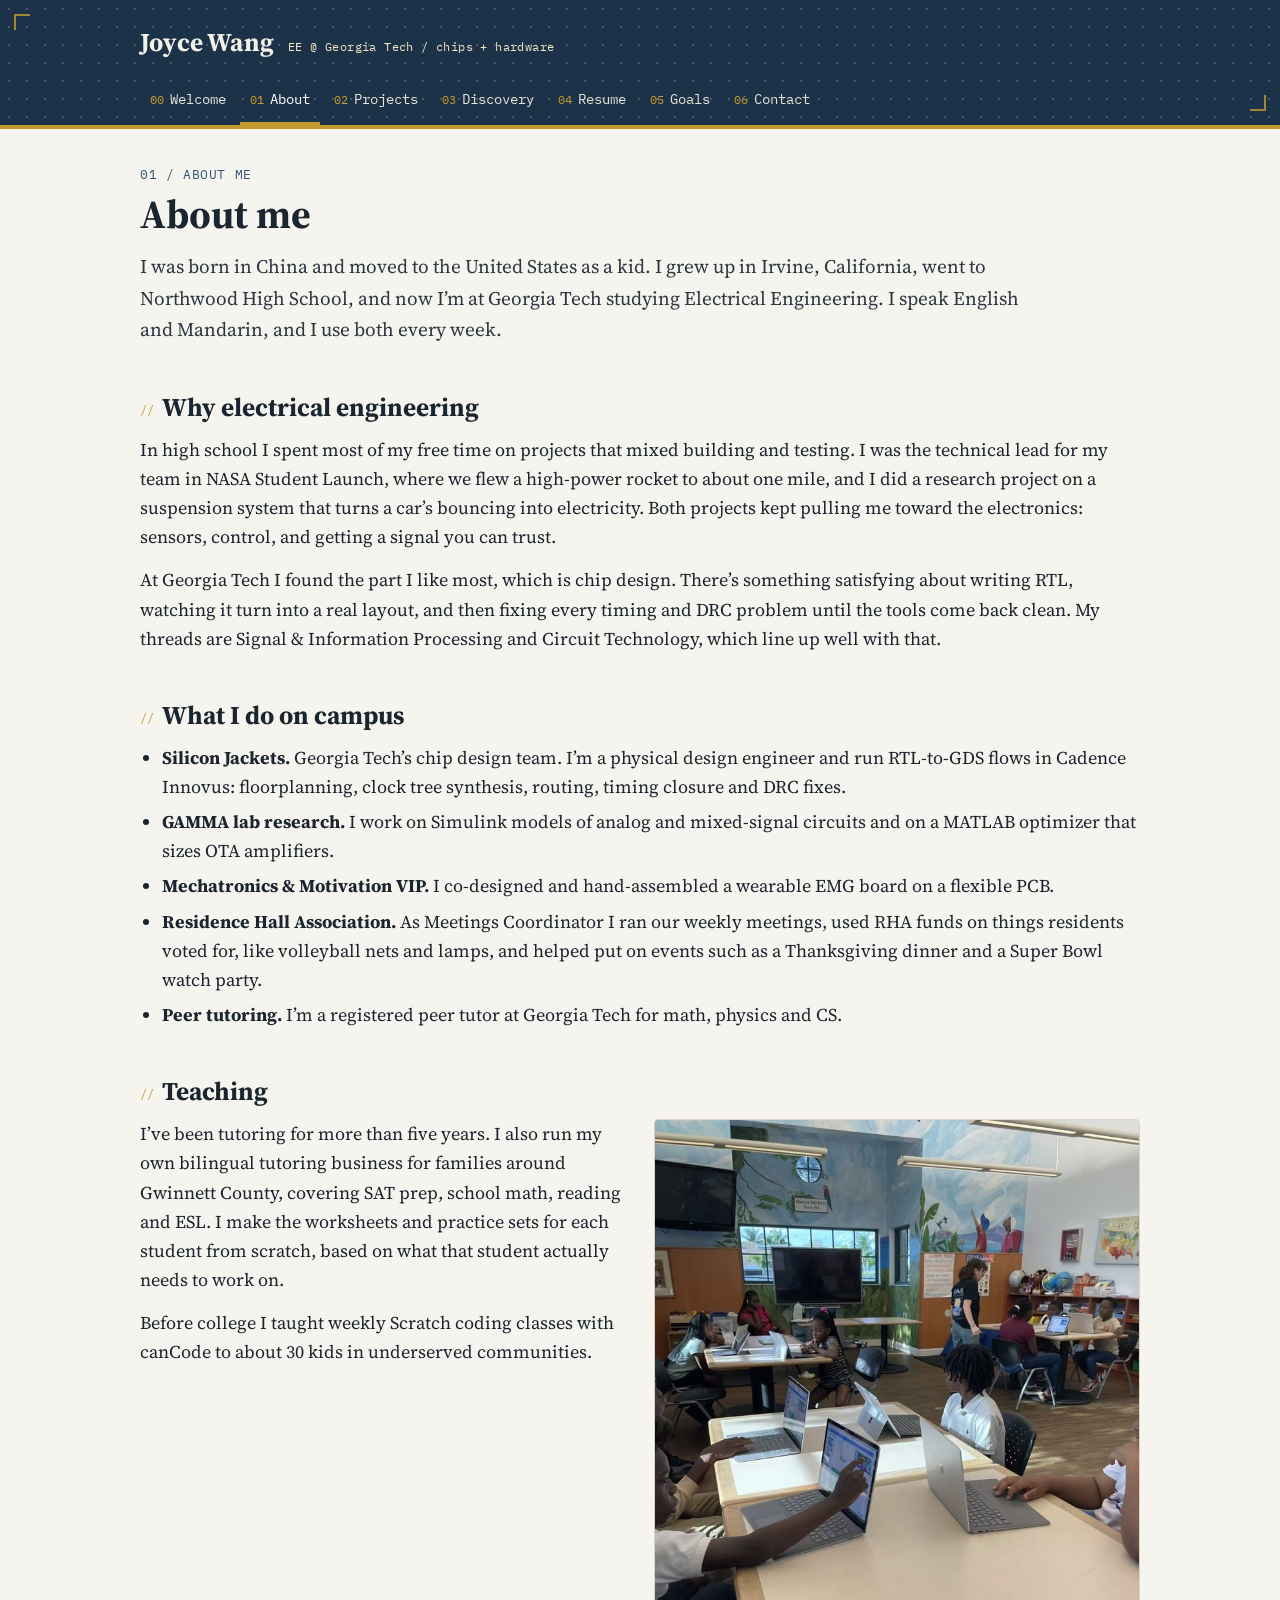
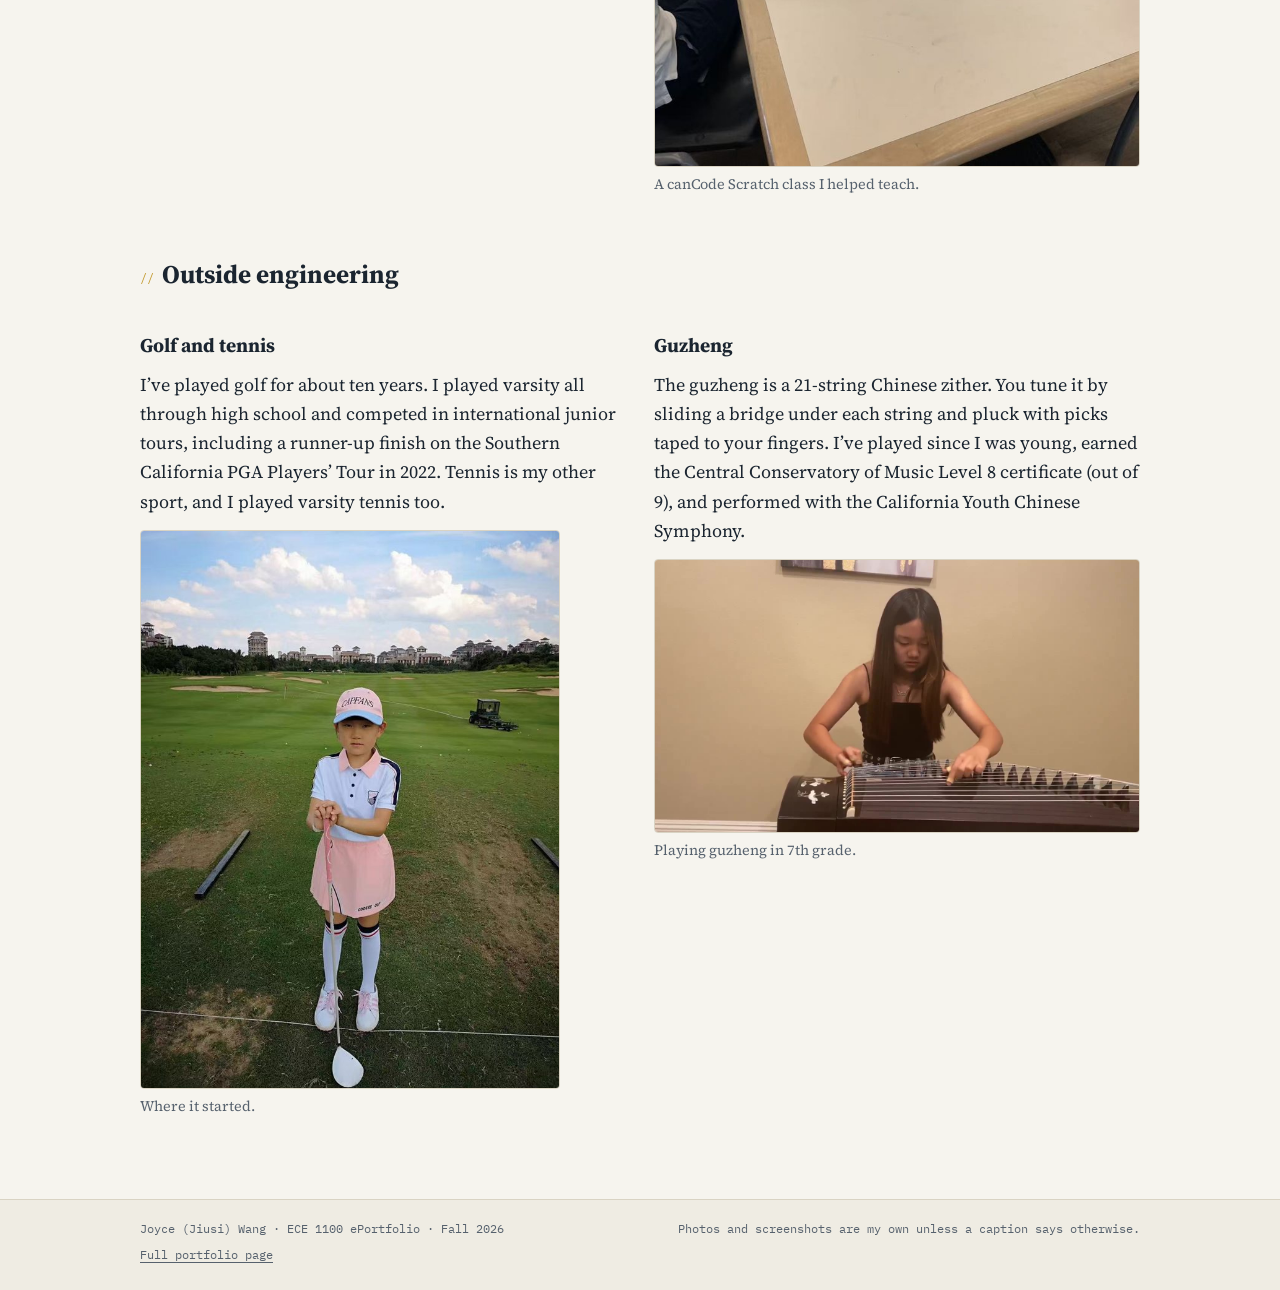
==== about.html @ a6c79252 "ECE 1100 ePortfolio site Co-Authored-By: Claude Opus 5.5 <noreply@anthropic.com> Claude-Session: htt" ====
<!doctype html>
<html lang="en">
<head>
<meta charset="utf-8">
<meta name="viewport" content="width=device-width, initial-scale=1">
<title>About | Joyce Wang</title>
<meta name="description" content="About Joyce Wang: background, campus involvement, teaching and hobbies.">
<link rel="preconnect" href="https://fonts.googleapis.com">
<link rel="preconnect" href="https://fonts.gstatic.com" crossorigin>
<link href="https://fonts.googleapis.com/css2?family=IBM+Plex+Mono:wght@400;600&family=Source+Serif+4:ital,opsz,wght@0,8..60,400;0,8..60,600;0,8..60,700;1,8..60,400&display=swap" rel="stylesheet">
<link rel="stylesheet" href="style.css">
</head>
<body>
<a class="skip" href="#main">Skip to content</a>
<header class="die">
  <div class="die-in">
    <a class="brand" href="index.html"><b>Joyce Wang</b><span>EE @ Georgia Tech / chips + hardware</span></a>
    <nav aria-label="Main">
      <ul>
        <li><a href="index.html"><span class="n">00</span>Welcome</a></li>
        <li><a href="about.html" aria-current="page"><span class="n">01</span>About</a></li>
        <li><a href="projects.html"><span class="n">02</span>Projects</a></li>
        <li><a href="discovery.html"><span class="n">03</span>Discovery</a></li>
        <li><a href="resume.html"><span class="n">04</span>Resume</a></li>
        <li><a href="goals.html"><span class="n">05</span>Goals</a></li>
        <li><a href="contact.html"><span class="n">06</span>Contact</a></li>
      </ul>
    </nav>
  </div>
</header>
<main id="main">
<p class="kicker">01 / About me</p>
<h1>About me</h1>
<p class="lede">I was born in China and moved to the United States as a kid. I grew up in Irvine, California, went to Northwood High School, and now I&rsquo;m at Georgia Tech studying Electrical Engineering. I speak English and Mandarin, and I use both every week.</p>

<h2><span class="tag">//</span>Why electrical engineering</h2>
<p>In high school I spent most of my free time on projects that mixed building and testing. I was the technical lead for my team in NASA Student Launch, where we flew a high-power rocket to about one mile, and I did a research project on a suspension system that turns a car&rsquo;s bouncing into electricity. Both projects kept pulling me toward the electronics: sensors, control, and getting a signal you can trust.</p>
<p>At Georgia Tech I found the part I like most, which is chip design. There&rsquo;s something satisfying about writing RTL, watching it turn into a real layout, and then fixing every timing and DRC problem until the tools come back clean. My threads are Signal &amp; Information Processing and Circuit Technology, which line up well with that.</p>

<h2><span class="tag">//</span>What I do on campus</h2>
<ul class="clean">
  <li><b>Silicon Jackets.</b> Georgia Tech&rsquo;s chip design team. I&rsquo;m a physical design engineer and run RTL-to-GDS flows in Cadence Innovus: floorplanning, clock tree synthesis, routing, timing closure and DRC fixes.</li>
  <li><b>GAMMA lab research.</b> I work on Simulink models of analog and mixed-signal circuits and on a MATLAB optimizer that sizes OTA amplifiers.</li>
  <li><b>Mechatronics &amp; Motivation VIP.</b> I co-designed and hand-assembled a wearable EMG board on a flexible PCB.</li>
  <li><b>Residence Hall Association.</b> As Meetings Coordinator I ran our weekly meetings, used RHA funds on things residents voted for, like volleyball nets and lamps, and helped put on events such as a Thanksgiving dinner and a Super Bowl watch party.</li>
  <li><b>Peer tutoring.</b> I&rsquo;m a registered peer tutor at Georgia Tech for math, physics and CS.</li>
</ul>

<h2><span class="tag">//</span>Teaching</h2>
<div class="grid2">
  <div>
    <p>I&rsquo;ve been tutoring for more than five years. I also run my own bilingual tutoring business for families around Gwinnett County, covering SAT prep, school math, reading and ESL. I make the worksheets and practice sets for each student from scratch, based on what that student actually needs to work on.</p>
    <p>Before college I taught weekly Scratch coding classes with canCode to about 30 kids in underserved communities.</p>
  </div>
  <figure>
    <img src="cancode.jpg" alt="Kids working on Scratch projects on laptops during a canCode class" width="750" height="1000" loading="lazy">
    <figcaption>A canCode Scratch class I helped teach.</figcaption>
  </figure>
</div>

<h2><span class="tag">//</span>Outside engineering</h2>
<div class="grid2">
  <div>
    <h3>Golf and tennis</h3>
    <p>I&rsquo;ve played golf for about ten years. I played varsity all through high school and competed in international junior tours, including a runner-up finish on the Southern California PGA Players&rsquo; Tour in 2022. Tennis is my other sport, and I played varsity tennis too.</p>
    <figure class="fig-narrow">
      <img src="golf-kid.jpg" alt="Joyce as a young kid holding a golf club on a driving range" width="675" height="900" loading="lazy">
      <figcaption>Where it started.</figcaption>
    </figure>
  </div>
  <div>
    <h3>Guzheng</h3>
    <p>The guzheng is a 21-string Chinese zither. You tune it by sliding a bridge under each string and pluck with picks taped to your fingers. I&rsquo;ve played since I was young, earned the Central Conservatory of Music Level 8 certificate (out of 9), and performed with the California Youth Chinese Symphony.</p>
    <figure>
      <img src="guzheng-poster.jpg" alt="Joyce playing the guzheng" width="1280" height="720" loading="lazy">
      <figcaption>Playing guzheng in 7th grade.</figcaption>
    </figure>
  </div>
</div>
</main>
<footer>
  <div class="in">
    <span>Joyce (Jiusi) Wang &middot; ECE 1100 ePortfolio &middot; Fall 2026</span>
    <span>Photos and screenshots are my own unless a caption says otherwise.</span>
    <span><a href="portfolio.html">Full portfolio page</a></span>
  </div>
</footer>
</body>
</html>
---- style.css ----
/* Joyce Wang ePortfolio. Chip theme: steel blue, gold, dotted die grid. */
:root{
  --paper:#f6f4ee;
  --card:#fffdf8;
  --ink:#1b2530;
  --muted:#56616d;
  --steel:#2f5577;
  --steel-d:#1b3248;
  --steel-l:#e3eaf1;
  --gold:#c39a2e;
  --gold-l:#f3e7c4;
  --line:#d9d3c3;
  --serif:"Source Serif 4", Georgia, "Times New Roman", serif;
  --mono:"IBM Plex Mono", ui-monospace, Menlo, Consolas, monospace;
  --wrap:1040px;
}
*{box-sizing:border-box}
html{scroll-behavior:smooth;-webkit-text-size-adjust:100%}
body{margin:0;background:var(--paper);color:var(--ink);font-family:var(--serif);font-size:18px;line-height:1.62}
img,svg,video{max-width:100%;height:auto;display:block}
a{color:var(--steel);text-underline-offset:3px;text-decoration-thickness:1px}
a:hover{color:var(--steel-d);text-decoration-thickness:2px}
:focus-visible{outline:3px solid var(--gold);outline-offset:2px}
.skip{position:absolute;left:-999px;top:0;background:var(--gold);color:#000;padding:8px 12px;z-index:10}
.skip:focus{left:8px;top:8px}

/* ---------- header: a die with a dotted grid ---------- */
.die{background-color:var(--steel-d);
  background-image:radial-gradient(rgba(243,231,196,.22) 1.2px, transparent 1.3px);
  background-size:18px 18px;color:#f4f1e8;border-bottom:4px solid var(--gold);position:relative}
.die::before,.die::after{content:"";position:absolute;width:14px;height:14px;border:2px solid var(--gold);opacity:.8}
.die::before{left:14px;top:14px;border-right:0;border-bottom:0}
.die::after{right:14px;bottom:14px;border-left:0;border-top:0}
.die-in{max-width:var(--wrap);margin:0 auto;padding:22px 20px 0}
.brand{display:flex;align-items:baseline;gap:14px;flex-wrap:wrap;text-decoration:none;color:inherit}
.brand b{font-size:1.6rem;font-weight:700;letter-spacing:.2px}
.brand span{font-family:var(--mono);font-size:.78rem;color:var(--gold-l);letter-spacing:.4px}
nav ul{list-style:none;margin:16px 0 0;padding:0;display:flex;flex-wrap:wrap;gap:2px 4px}
nav a{display:block;font-family:var(--mono);font-size:.86rem;color:#e8e4d8;text-decoration:none;padding:9px 10px 11px;border-bottom:3px solid transparent}
nav a .n{color:var(--gold);margin-right:6px;font-size:.74rem}
nav a:hover{color:#fff;border-bottom-color:rgba(195,154,46,.5)}
nav a[aria-current="page"]{color:#fff;border-bottom-color:var(--gold)}

/* ---------- layout ---------- */
main{max-width:var(--wrap);margin:0 auto;padding:36px 20px 64px}
.kicker{font-family:var(--mono);font-size:.8rem;color:var(--steel);letter-spacing:.6px;text-transform:uppercase;margin:0 0 6px}
h1{font-size:2.5rem;line-height:1.15;margin:0 0 14px;font-weight:700}
h2{font-size:1.6rem;line-height:1.25;margin:46px 0 12px;font-weight:700}
h2 .tag{font-family:var(--mono);font-size:.78rem;font-weight:400;color:var(--gold);vertical-align:middle;margin-right:8px}
h3{font-size:1.22rem;margin:28px 0 8px}
p{margin:0 0 14px}
.lede{font-size:1.2rem;color:#2b3642;max-width:46em}
.muted{color:var(--muted)}
ul.clean{padding-left:1.2em;margin:0 0 16px}
ul.clean li{margin:0 0 6px}
hr.trace{border:0;height:2px;margin:44px 0;background:repeating-linear-gradient(90deg,var(--line) 0 14px,transparent 14px 20px)}

.grid2{display:grid;grid-template-columns:1fr 1fr;gap:28px;align-items:start}
.grid3{display:grid;grid-template-columns:repeat(3,1fr);gap:18px}
.split{display:grid;grid-template-columns:1.15fr .85fr;gap:34px;align-items:start}

/* ---------- figures (never cropped) ---------- */
figure{margin:0 0 18px}
figure img{width:100%;height:auto;border:1px solid var(--line);border-radius:4px;background:#fff}
figcaption{font-size:.9rem;color:var(--muted);margin-top:7px;line-height:1.45}
figcaption .cr{font-family:var(--mono);font-size:.74rem;color:#7a7364;display:block;margin-top:2px}
.fig-narrow{max-width:420px}

/* ---------- cards ---------- */
.card{background:var(--card);border:1px solid var(--line);border-radius:6px;padding:20px 20px 16px;position:relative}
.card h3{margin-top:0}
a.card{display:block;color:inherit;text-decoration:none;transition:border-color .15s, transform .15s}
a.card:hover{border-color:var(--steel);transform:translateY(-2px)}
a.card .go{font-family:var(--mono);font-size:.8rem;color:var(--steel)}
.pin{font-family:var(--mono);font-size:.72rem;color:var(--gold);letter-spacing:.5px;display:block;margin-bottom:4px}

.facts{background:var(--card);border:1px solid var(--line);border-left:4px solid var(--gold);border-radius:4px;padding:16px 18px;margin:0}
.facts dl{margin:0;display:grid;grid-template-columns:auto 1fr;gap:6px 14px}
.facts dt{font-family:var(--mono);font-size:.78rem;color:var(--steel);padding-top:3px;text-transform:uppercase;letter-spacing:.4px}
.facts dd{margin:0}

.chips{display:flex;flex-wrap:wrap;gap:6px;margin:6px 0 14px;padding:0;list-style:none}
.chips li{font-family:var(--mono);font-size:.76rem;background:var(--steel-l);color:var(--steel-d);padding:3px 8px;border-radius:3px}

.stats{display:grid;grid-template-columns:repeat(4,1fr);gap:10px;margin:14px 0 18px}
.stat{border:1px solid var(--line);background:var(--card);border-radius:4px;padding:10px 12px}
.stat b{display:block;font-family:var(--mono);font-size:1.15rem;color:var(--steel-d)}
.stat span{font-size:.84rem;color:var(--muted);line-height:1.3;display:block}

/* project entries */
.proj{border-top:1px solid var(--line);padding-top:8px}
.proj .meta{font-family:var(--mono);font-size:.8rem;color:var(--muted);margin:-4px 0 8px}

/* feature banner */
.feature{background:var(--steel-d);color:#f2efe6;border-radius:8px;padding:24px;display:grid;grid-template-columns:1fr 1fr;gap:24px;align-items:center;
  background-image:radial-gradient(rgba(243,231,196,.16) 1.2px, transparent 1.3px);background-size:18px 18px}
.feature h2{margin-top:0;color:#fff}
.feature p{color:#e2ddd0}
.feature figure img{border-color:#3b5873}
.feature figcaption{color:#c8c1b0}
.btn{display:inline-block;font-family:var(--mono);font-size:.88rem;padding:10px 16px;border-radius:4px;text-decoration:none;border:2px solid var(--gold);color:var(--ink);background:var(--gold);margin:4px 8px 4px 0}
.btn:hover{background:#d7ae42;color:#000;border-color:#d7ae42}
.btn.ghost{background:transparent;color:inherit;border-color:currentColor}
.btn.ghost:hover{background:rgba(195,154,46,.15);color:inherit}

/* PPO steps on discovery */
.phase{display:inline-block;font-family:var(--mono);font-size:.78rem;background:var(--gold-l);color:#5c4510;padding:3px 9px;border-radius:3px;margin-bottom:4px}

/* tables */
.tbl{overflow-x:auto;margin:6px 0 18px;-webkit-overflow-scrolling:touch}
table{border-collapse:collapse;width:100%;font-size:.95rem;background:var(--card)}
th,td{border:1px solid var(--line);padding:7px 10px;text-align:left;white-space:nowrap}
th{font-family:var(--mono);font-size:.78rem;background:var(--steel-l);color:var(--steel-d);font-weight:600}
td.num{font-family:var(--mono);font-size:.86rem}
caption{caption-side:bottom;text-align:left;font-size:.88rem;color:var(--muted);padding-top:6px}

pre.eq{font-family:var(--mono);font-size:.9rem;background:var(--card);border:1px solid var(--line);border-left:3px solid var(--steel);padding:10px 14px;overflow-x:auto;margin:6px 0 16px}

/* resume viewer */
.viewer{border:1px solid var(--line);border-radius:6px;background:#fff;overflow:hidden}
.viewer object{display:block;width:100%;height:1100px;border:0}
.viewer .preview{display:none}

/* svg diagrams */
.diagram{background:var(--card);border:1px solid var(--line);border-radius:6px;padding:12px}
.diagram svg{width:100%;height:auto}
.dt{font-family:var(--mono);font-size:13px;fill:var(--ink)}
.dts{font-family:var(--mono);font-size:11px;fill:var(--muted)}

/* contact */
.contact-list{list-style:none;padding:0;margin:0;display:grid;gap:12px}
.contact-list li{background:var(--card);border:1px solid var(--line);border-radius:6px;padding:14px 16px;display:flex;flex-wrap:wrap;gap:4px 16px;align-items:baseline}
.contact-list .lbl{font-family:var(--mono);font-size:.78rem;color:var(--steel);text-transform:uppercase;letter-spacing:.4px;min-width:120px}
.contact-list a{word-break:break-word}

/* footer */
footer{border-top:1px solid var(--line);background:#efece3}
footer .in{max-width:var(--wrap);margin:0 auto;padding:18px 20px 26px;font-family:var(--mono);font-size:.78rem;color:var(--muted);display:flex;flex-wrap:wrap;gap:6px 22px;justify-content:space-between}
footer a{color:var(--muted)}

/* ---------- small screens ---------- */
@media (max-width:820px){
  .grid2,.split,.feature{grid-template-columns:1fr}
  .grid3{grid-template-columns:1fr 1fr}
  .stats{grid-template-columns:1fr 1fr}
}
@media (max-width:560px){
  body{font-size:17px}
  h1{font-size:1.95rem}
  h2{font-size:1.38rem;margin-top:38px}
  .die-in{padding:18px 16px 0}
  main{padding:26px 16px 52px}
  .brand b{font-size:1.35rem}
  nav ul{display:grid;grid-template-columns:repeat(2,1fr);gap:0 6px}
  nav a{padding:8px 4px 9px;font-size:.84rem}
  .grid3{grid-template-columns:1fr}
  .facts dl{grid-template-columns:1fr;gap:0}
  .facts dd{margin-bottom:8px}
  .feature{padding:18px}
  .viewer object{display:none}
  .viewer .preview{display:block}
  footer .in{padding:16px}
}
@media print{.die nav,footer{display:none}}

/* ---------- flow (RTL to GDS) ---------- */
ol.flow{list-style:none;padding:0;margin:14px 0 6px;display:grid;grid-template-columns:repeat(8,1fr);gap:8px;counter-reset:f}
ol.flow li{position:relative;background:var(--card);border:1px solid var(--line);border-radius:4px;padding:10px 8px;counter-increment:f}
ol.flow li::before{content:counter(f,decimal-leading-zero);font-family:var(--mono);font-size:.68rem;color:var(--muted);display:block}
ol.flow li b{display:block;font-family:var(--mono);font-size:.86rem;color:var(--steel-d)}
ol.flow li span{display:block;font-size:.8rem;color:var(--muted);line-height:1.3;margin-top:2px}
ol.flow li.me{background:var(--gold-l);border-color:var(--gold)}
ol.flow li:not(:last-child)::after{content:"";position:absolute;right:-8px;top:50%;width:8px;height:2px;background:var(--steel)}

/* ---------- roadmap ---------- */
ol.road{list-style:none;margin:16px 0;padding:0 0 0 26px;border-left:3px solid var(--steel);position:relative}
ol.road li{position:relative;margin:0 0 22px;padding-left:4px}
ol.road li::before{content:"";position:absolute;left:-36px;top:5px;width:14px;height:14px;background:var(--paper);border:3px solid var(--steel);border-radius:2px}
ol.road li.end::before{background:var(--gold);border-color:var(--gold)}
ol.road .when{display:block;font-family:var(--mono);font-size:.78rem;color:var(--steel);text-transform:uppercase;letter-spacing:.4px}
ol.road b{display:block;font-size:1.1rem}
ol.road li > span:last-child{display:block;color:#33404c}

@media (max-width:820px){
  ol.flow{grid-template-columns:repeat(4,1fr)}
  ol.flow li:nth-child(4n)::after{display:none}
}
@media (max-width:560px){
  ol.flow{grid-template-columns:1fr 1fr}
  ol.flow li:nth-child(2n)::after{display:none}
  ol.flow li:nth-child(4n+1)::after,ol.flow li:nth-child(4n+3)::after{display:block}
}
@media (max-width:560px){
  .die::before{left:6px;top:6px;width:10px;height:10px}
  .die::after{right:6px;bottom:6px;width:10px;height:10px}
}
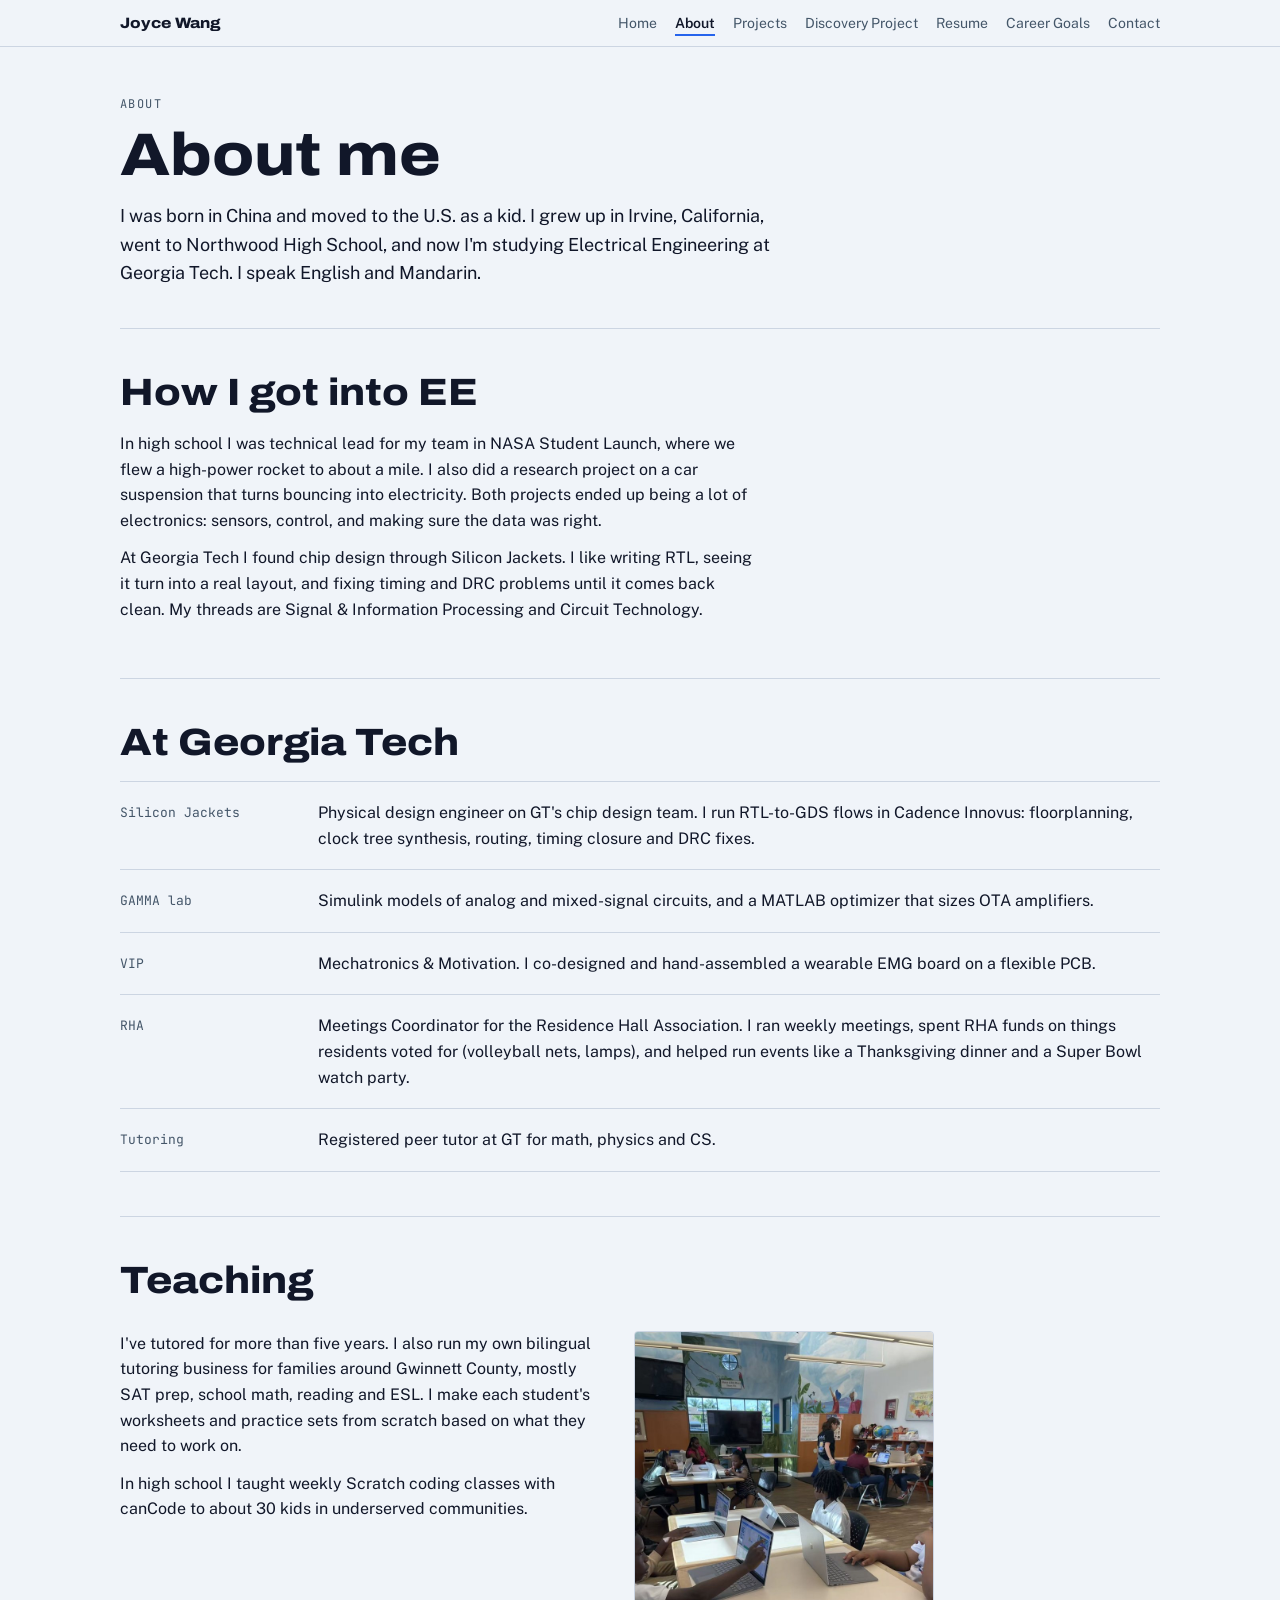
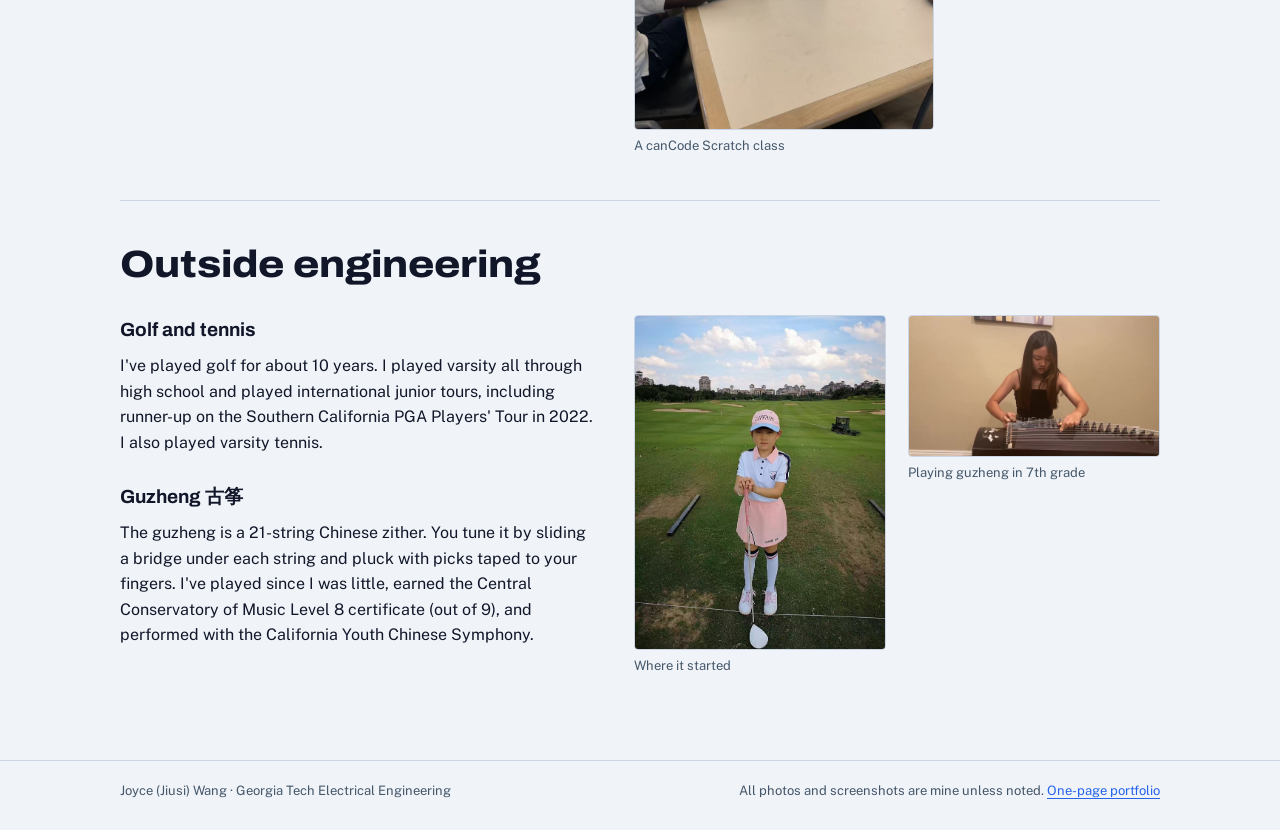
==== commit 2b1a7b5c: "Restyle ePortfolio to match main site and simplify wording Co-Authored-By: Claude Opus 5.5 <noreply@" ====
--- a/about.html
+++ b/about.html
@@ -4,85 +4,85 @@
 <meta charset="utf-8">
 <meta name="viewport" content="width=device-width, initial-scale=1">
 <title>About | Joyce Wang</title>
-<meta name="description" content="About Joyce Wang: background, campus involvement, teaching and hobbies.">
+<meta name="description" content="About Joyce Wang.">
 <link rel="preconnect" href="https://fonts.googleapis.com">
 <link rel="preconnect" href="https://fonts.gstatic.com" crossorigin>
-<link href="https://fonts.googleapis.com/css2?family=IBM+Plex+Mono:wght@400;600&family=Source+Serif+4:ital,opsz,wght@0,8..60,400;0,8..60,600;0,8..60,700;1,8..60,400&display=swap" rel="stylesheet">
+<link href="https://fonts.googleapis.com/css2?family=Archivo:wdth,wght@100..125,500..900&family=Public+Sans:ital,wght@0,400;0,600;1,400&family=JetBrains+Mono:wght@400;600&display=swap" rel="stylesheet">
 <link rel="stylesheet" href="style.css">
 </head>
 <body>
 <a class="skip" href="#main">Skip to content</a>
-<header class="die">
-  <div class="die-in">
-    <a class="brand" href="index.html"><b>Joyce Wang</b><span>EE @ Georgia Tech / chips + hardware</span></a>
+<header class="bar">
+  <div class="wrap">
+    <a class="name" href="index.html">Joyce Wang</a>
     <nav aria-label="Main">
-      <ul>
-        <li><a href="index.html"><span class="n">00</span>Welcome</a></li>
-        <li><a href="about.html" aria-current="page"><span class="n">01</span>About</a></li>
-        <li><a href="projects.html"><span class="n">02</span>Projects</a></li>
-        <li><a href="discovery.html"><span class="n">03</span>Discovery</a></li>
-        <li><a href="resume.html"><span class="n">04</span>Resume</a></li>
-        <li><a href="goals.html"><span class="n">05</span>Goals</a></li>
-        <li><a href="contact.html"><span class="n">06</span>Contact</a></li>
-      </ul>
+      <a href="index.html">Home</a>
+      <a href="about.html" aria-current="page">About</a>
+      <a href="projects.html">Projects</a>
+      <a href="discovery.html">Discovery Project</a>
+      <a href="resume.html">Resume</a>
+      <a href="goals.html">Career Goals</a>
+      <a href="contact.html">Contact</a>
     </nav>
   </div>
 </header>
-<main id="main">
-<p class="kicker">01 / About me</p>
-<h1>About me</h1>
-<p class="lede">I was born in China and moved to the United States as a kid. I grew up in Irvine, California, went to Northwood High School, and now I&rsquo;m at Georgia Tech studying Electrical Engineering. I speak English and Mandarin, and I use both every week.</p>
-
-<h2><span class="tag">//</span>Why electrical engineering</h2>
-<p>In high school I spent most of my free time on projects that mixed building and testing. I was the technical lead for my team in NASA Student Launch, where we flew a high-power rocket to about one mile, and I did a research project on a suspension system that turns a car&rsquo;s bouncing into electricity. Both projects kept pulling me toward the electronics: sensors, control, and getting a signal you can trust.</p>
-<p>At Georgia Tech I found the part I like most, which is chip design. There&rsquo;s something satisfying about writing RTL, watching it turn into a real layout, and then fixing every timing and DRC problem until the tools come back clean. My threads are Signal &amp; Information Processing and Circuit Technology, which line up well with that.</p>
-
-<h2><span class="tag">//</span>What I do on campus</h2>
-<ul class="clean">
-  <li><b>Silicon Jackets.</b> Georgia Tech&rsquo;s chip design team. I&rsquo;m a physical design engineer and run RTL-to-GDS flows in Cadence Innovus: floorplanning, clock tree synthesis, routing, timing closure and DRC fixes.</li>
-  <li><b>GAMMA lab research.</b> I work on Simulink models of analog and mixed-signal circuits and on a MATLAB optimizer that sizes OTA amplifiers.</li>
-  <li><b>Mechatronics &amp; Motivation VIP.</b> I co-designed and hand-assembled a wearable EMG board on a flexible PCB.</li>
-  <li><b>Residence Hall Association.</b> As Meetings Coordinator I ran our weekly meetings, used RHA funds on things residents voted for, like volleyball nets and lamps, and helped put on events such as a Thanksgiving dinner and a Super Bowl watch party.</li>
-  <li><b>Peer tutoring.</b> I&rsquo;m a registered peer tutor at Georgia Tech for math, physics and CS.</li>
-</ul>
-
-<h2><span class="tag">//</span>Teaching</h2>
-<div class="grid2">
-  <div>
-    <p>I&rsquo;ve been tutoring for more than five years. I also run my own bilingual tutoring business for families around Gwinnett County, covering SAT prep, school math, reading and ESL. I make the worksheets and practice sets for each student from scratch, based on what that student actually needs to work on.</p>
-    <p>Before college I taught weekly Scratch coding classes with canCode to about 30 kids in underserved communities.</p>
-  </div>
-  <figure>
-    <img src="cancode.jpg" alt="Kids working on Scratch projects on laptops during a canCode class" width="750" height="1000" loading="lazy">
-    <figcaption>A canCode Scratch class I helped teach.</figcaption>
-  </figure>
+<main id="main" class="wrap">
+<div class="page-head">
+  <div class="eyebrow">About</div>
+  <h1>About me</h1>
+  <p class="lede">I was born in China and moved to the U.S. as a kid. I grew up in Irvine, California, went to Northwood High School, and now I'm studying Electrical Engineering at Georgia Tech. I speak English and Mandarin.</p>
 </div>
 
-<h2><span class="tag">//</span>Outside engineering</h2>
-<div class="grid2">
-  <div>
-    <h3>Golf and tennis</h3>
-    <p>I&rsquo;ve played golf for about ten years. I played varsity all through high school and competed in international junior tours, including a runner-up finish on the Southern California PGA Players&rsquo; Tour in 2022. Tennis is my other sport, and I played varsity tennis too.</p>
-    <figure class="fig-narrow">
-      <img src="golf-kid.jpg" alt="Joyce as a young kid holding a golf club on a driving range" width="675" height="900" loading="lazy">
-      <figcaption>Where it started.</figcaption>
-    </figure>
+<section>
+  <h2>How I got into EE</h2>
+  <div class="text">
+    <p>In high school I was technical lead for my team in NASA Student Launch, where we flew a high-power rocket to about a mile. I also did a research project on a car suspension that turns bouncing into electricity. Both projects ended up being a lot of electronics: sensors, control, and making sure the data was right.</p>
+    <p>At Georgia Tech I found chip design through Silicon Jackets. I like writing RTL, seeing it turn into a real layout, and fixing timing and DRC problems until it comes back clean. My threads are Signal &amp; Information Processing and Circuit Technology.</p>
   </div>
-  <div>
-    <h3>Guzheng</h3>
-    <p>The guzheng is a 21-string Chinese zither. You tune it by sliding a bridge under each string and pluck with picks taped to your fingers. I&rsquo;ve played since I was young, earned the Central Conservatory of Music Level 8 certificate (out of 9), and performed with the California Youth Chinese Symphony.</p>
-    <figure>
-      <img src="guzheng-poster.jpg" alt="Joyce playing the guzheng" width="1280" height="720" loading="lazy">
-      <figcaption>Playing guzheng in 7th grade.</figcaption>
-    </figure>
+</section>
+
+<section>
+  <h2>At Georgia Tech</h2>
+  <div class="rows">
+    <div class="row"><div class="when">Silicon Jackets</div><p>Physical design engineer on GT's chip design team. I run RTL-to-GDS flows in Cadence Innovus: floorplanning, clock tree synthesis, routing, timing closure and DRC fixes.</p></div>
+    <div class="row"><div class="when">GAMMA lab</div><p>Simulink models of analog and mixed-signal circuits, and a MATLAB optimizer that sizes OTA amplifiers.</p></div>
+    <div class="row"><div class="when">VIP</div><p>Mechatronics &amp; Motivation. I co-designed and hand-assembled a wearable EMG board on a flexible PCB.</p></div>
+    <div class="row"><div class="when">RHA</div><p>Meetings Coordinator for the Residence Hall Association. I ran weekly meetings, spent RHA funds on things residents voted for (volleyball nets, lamps), and helped run events like a Thanksgiving dinner and a Super Bowl watch party.</p></div>
+    <div class="row"><div class="when">Tutoring</div><p>Registered peer tutor at GT for math, physics and CS.</p></div>
   </div>
-</div>
+</section>
+
+<section>
+  <h2>Teaching</h2>
+  <div class="part">
+    <div class="text">
+      <p>I've tutored for more than five years. I also run my own bilingual tutoring business for families around Gwinnett County, mostly SAT prep, school math, reading and ESL. I make each student's worksheets and practice sets from scratch based on what they need to work on.</p>
+      <p>In high school I taught weekly Scratch coding classes with canCode to about 30 kids in underserved communities.</p>
+    </div>
+    <figure class="narrow"><img src="cancode.jpg" alt="Kids working on Scratch projects on laptops during a canCode class" width="750" height="1000" loading="lazy"><figcaption>A canCode Scratch class</figcaption></figure>
+  </div>
+</section>
+
+<section>
+  <h2>Outside engineering</h2>
+  <div class="part">
+    <div class="text">
+      <h3 style="margin-top:0">Golf and tennis</h3>
+      <p>I've played golf for about 10 years. I played varsity all through high school and played international junior tours, including runner-up on the Southern California PGA Players' Tour in 2022. I also played varsity tennis.</p>
+      <h3>Guzheng 古筝</h3>
+      <p>The guzheng is a 21-string Chinese zither. You tune it by sliding a bridge under each string and pluck with picks taped to your fingers. I've played since I was little, earned the Central Conservatory of Music Level 8 certificate (out of 9), and performed with the California Youth Chinese Symphony.</p>
+    </div>
+    <div class="figs two">
+      <figure><img src="golf-kid.jpg" alt="Joyce as a young kid holding a golf club on a driving range" width="675" height="900" loading="lazy"><figcaption>Where it started</figcaption></figure>
+      <figure><img src="guzheng-poster.jpg" alt="Joyce playing the guzheng" width="1280" height="720" loading="lazy"><figcaption>Playing guzheng in 7th grade</figcaption></figure>
+    </div>
+  </div>
+</section>
 </main>
 <footer>
-  <div class="in">
-    <span>Joyce (Jiusi) Wang &middot; ECE 1100 ePortfolio &middot; Fall 2026</span>
-    <span>Photos and screenshots are my own unless a caption says otherwise.</span>
-    <span><a href="portfolio.html">Full portfolio page</a></span>
+  <div class="wrap">
+    <span>Joyce (Jiusi) Wang · Georgia Tech Electrical Engineering</span>
+    <span>All photos and screenshots are mine unless noted. <a href="portfolio.html">One-page portfolio</a></span>
   </div>
 </footer>
 </body>
--- a/style.css
+++ b/style.css
@@ -1,196 +1,156 @@
-/* Joyce Wang ePortfolio. Chip theme: steel blue, gold, dotted die grid. */
-:root{
-  --paper:#f6f4ee;
-  --card:#fffdf8;
-  --ink:#1b2530;
-  --muted:#56616d;
-  --steel:#2f5577;
-  --steel-d:#1b3248;
-  --steel-l:#e3eaf1;
-  --gold:#c39a2e;
-  --gold-l:#f3e7c4;
-  --line:#d9d3c3;
-  --serif:"Source Serif 4", Georgia, "Times New Roman", serif;
-  --mono:"IBM Plex Mono", ui-monospace, Menlo, Consolas, monospace;
-  --wrap:1040px;
+/* Matches joycewang889.github.io: Archivo / Public Sans / JetBrains Mono, neural blue palette */
+:root {
+  --bg: #F0F4F9;
+  --surface: #FFFFFF;
+  --fg: #111729;
+  --muted: #445669;
+  --line: #CCD5E2;
+  --accent: #2664EC;
+  --accent-soft: #E2E7EF;
+  --hl: #92C4FC;
+  --f-display: "Archivo", "Arial Narrow", system-ui, sans-serif;
+  --f-body: "Public Sans", system-ui, -apple-system, "Segoe UI", sans-serif;
+  --f-mono: "JetBrains Mono", ui-monospace, "SFMono-Regular", Consolas, monospace;
 }
-*{box-sizing:border-box}
-html{scroll-behavior:smooth;-webkit-text-size-adjust:100%}
-body{margin:0;background:var(--paper);color:var(--ink);font-family:var(--serif);font-size:18px;line-height:1.62}
-img,svg,video{max-width:100%;height:auto;display:block}
-a{color:var(--steel);text-underline-offset:3px;text-decoration-thickness:1px}
-a:hover{color:var(--steel-d);text-decoration-thickness:2px}
-:focus-visible{outline:3px solid var(--gold);outline-offset:2px}
-.skip{position:absolute;left:-999px;top:0;background:var(--gold);color:#000;padding:8px 12px;z-index:10}
-.skip:focus{left:8px;top:8px}
+@media (prefers-color-scheme: dark) {
+  :root:not([data-theme="light"]) {
+    --bg: #000000; --surface: #111729; --fg: #F0F4F9; --muted: #94A3B7; --line: #1E293C;
+    --accent: #3E81F7; --accent-soft: #1E293C; --hl: #92C4FC;
+    color-scheme: dark;
+  }
+}
+:root[data-theme="dark"] {
+  --bg: #000000; --surface: #111729; --fg: #F0F4F9; --muted: #94A3B7; --line: #1E293C;
+  --accent: #3E81F7; --accent-soft: #1E293C; --hl: #92C4FC;
+  color-scheme: dark;
+}
 
-/* ---------- header: a die with a dotted grid ---------- */
-.die{background-color:var(--steel-d);
-  background-image:radial-gradient(rgba(243,231,196,.22) 1.2px, transparent 1.3px);
-  background-size:18px 18px;color:#f4f1e8;border-bottom:4px solid var(--gold);position:relative}
-.die::before,.die::after{content:"";position:absolute;width:14px;height:14px;border:2px solid var(--gold);opacity:.8}
-.die::before{left:14px;top:14px;border-right:0;border-bottom:0}
-.die::after{right:14px;bottom:14px;border-left:0;border-top:0}
-.die-in{max-width:var(--wrap);margin:0 auto;padding:22px 20px 0}
-.brand{display:flex;align-items:baseline;gap:14px;flex-wrap:wrap;text-decoration:none;color:inherit}
-.brand b{font-size:1.6rem;font-weight:700;letter-spacing:.2px}
-.brand span{font-family:var(--mono);font-size:.78rem;color:var(--gold-l);letter-spacing:.4px}
-nav ul{list-style:none;margin:16px 0 0;padding:0;display:flex;flex-wrap:wrap;gap:2px 4px}
-nav a{display:block;font-family:var(--mono);font-size:.86rem;color:#e8e4d8;text-decoration:none;padding:9px 10px 11px;border-bottom:3px solid transparent}
-nav a .n{color:var(--gold);margin-right:6px;font-size:.74rem}
-nav a:hover{color:#fff;border-bottom-color:rgba(195,154,46,.5)}
-nav a[aria-current="page"]{color:#fff;border-bottom-color:var(--gold)}
+* { box-sizing: border-box; }
+html { scroll-behavior: smooth; -webkit-text-size-adjust: 100%; }
+body { background: var(--bg); color: var(--fg); font-family: var(--f-body); font-size: 16px; line-height: 1.6; margin: 0; }
+.wrap { max-width: 1120px; margin: 0 auto; padding-inline: clamp(16px, 4vw, 40px); }
+a { color: var(--accent); text-underline-offset: 3px; }
+a:focus-visible { outline: 2px solid var(--accent); outline-offset: 2px; border-radius: 3px; }
+h1, h2, h3 { font-family: var(--f-display); text-wrap: balance; margin: 0; }
+p { margin: 0 0 12px; }
+img, video, svg { max-width: 100%; height: auto; display: block; }
+.skip { position: absolute; left: -999px; top: 0; }
+.skip:focus { left: 8px; top: 8px; background: var(--surface); padding: 6px 10px; z-index: 10; }
 
-/* ---------- layout ---------- */
-main{max-width:var(--wrap);margin:0 auto;padding:36px 20px 64px}
-.kicker{font-family:var(--mono);font-size:.8rem;color:var(--steel);letter-spacing:.6px;text-transform:uppercase;margin:0 0 6px}
-h1{font-size:2.5rem;line-height:1.15;margin:0 0 14px;font-weight:700}
-h2{font-size:1.6rem;line-height:1.25;margin:46px 0 12px;font-weight:700}
-h2 .tag{font-family:var(--mono);font-size:.78rem;font-weight:400;color:var(--gold);vertical-align:middle;margin-right:8px}
-h3{font-size:1.22rem;margin:28px 0 8px}
-p{margin:0 0 14px}
-.lede{font-size:1.2rem;color:#2b3642;max-width:46em}
-.muted{color:var(--muted)}
-ul.clean{padding-left:1.2em;margin:0 0 16px}
-ul.clean li{margin:0 0 6px}
-hr.trace{border:0;height:2px;margin:44px 0;background:repeating-linear-gradient(90deg,var(--line) 0 14px,transparent 14px 20px)}
+/* top bar */
+.bar { position: sticky; top: 0; z-index: 5; background: color-mix(in srgb, var(--bg) 90%, transparent); backdrop-filter: blur(8px); border-bottom: 1px solid var(--line); }
+.bar .wrap { display: flex; flex-wrap: wrap; align-items: center; justify-content: space-between; gap: 8px 16px; padding-block: 10px; }
+.bar .name { font-family: var(--f-display); font-stretch: 112%; font-weight: 800; font-size: 15px; color: var(--fg); text-decoration: none; }
+.bar nav { display: flex; gap: 4px 18px; flex-wrap: wrap; font-size: 14px; }
+.bar nav a { color: var(--muted); text-decoration: none; padding-block: 2px; }
+.bar nav a:hover { color: var(--fg); }
+.bar nav a[aria-current="page"] { color: var(--fg); font-weight: 600; box-shadow: inset 0 -2px 0 var(--accent); }
 
-.grid2{display:grid;grid-template-columns:1fr 1fr;gap:28px;align-items:start}
-.grid3{display:grid;grid-template-columns:repeat(3,1fr);gap:18px}
-.split{display:grid;grid-template-columns:1.15fr .85fr;gap:34px;align-items:start}
+main { padding-bottom: 40px; }
 
-/* ---------- figures (never cropped) ---------- */
-figure{margin:0 0 18px}
-figure img{width:100%;height:auto;border:1px solid var(--line);border-radius:4px;background:#fff}
-figcaption{font-size:.9rem;color:var(--muted);margin-top:7px;line-height:1.45}
-figcaption .cr{font-family:var(--mono);font-size:.74rem;color:#7a7364;display:block;margin-top:2px}
-.fig-narrow{max-width:420px}
+/* page head */
+.page-head { padding-block: 48px 28px; }
+.eyebrow { font-family: var(--f-mono); font-size: 12px; letter-spacing: .12em; text-transform: uppercase; color: var(--muted); }
+.page-head h1 { font-size: clamp(36px, 6vw, 60px); font-stretch: 112%; font-weight: 800; line-height: 1.02; margin-block: 10px 16px; }
+.lede { font-size: 18px; max-width: 38em; }
 
-/* ---------- cards ---------- */
-.card{background:var(--card);border:1px solid var(--line);border-radius:6px;padding:20px 20px 16px;position:relative}
-.card h3{margin-top:0}
-a.card{display:block;color:inherit;text-decoration:none;transition:border-color .15s, transform .15s}
-a.card:hover{border-color:var(--steel);transform:translateY(-2px)}
-a.card .go{font-family:var(--mono);font-size:.8rem;color:var(--steel)}
-.pin{font-family:var(--mono);font-size:.72rem;color:var(--gold);letter-spacing:.5px;display:block;margin-bottom:4px}
+/* home hero, same as the old site */
+.hero { padding-block: 56px 40px; display: grid; grid-template-columns: 1.25fr 1fr; gap: 48px; align-items: center; }
+.hero > div, .hero > figure { min-width: 0; }
+.hero h1 { font-size: clamp(48px, 9vw, 96px); font-stretch: 118%; font-weight: 900; line-height: .92; letter-spacing: -.01em; margin-block: 14px 18px; }
+.hero h1 span { color: var(--accent); }
+.hero figure { max-width: 380px; justify-self: end; }
+.facts { display: flex; flex-wrap: wrap; gap: 8px 22px; margin-top: 18px; font-size: 14px; color: var(--muted); }
+.facts strong { color: var(--fg); font-weight: 600; }
 
-.facts{background:var(--card);border:1px solid var(--line);border-left:4px solid var(--gold);border-radius:4px;padding:16px 18px;margin:0}
-.facts dl{margin:0;display:grid;grid-template-columns:auto 1fr;gap:6px 14px}
-.facts dt{font-family:var(--mono);font-size:.78rem;color:var(--steel);padding-top:3px;text-transform:uppercase;letter-spacing:.4px}
-.facts dd{margin:0}
+/* sections */
+section { border-top: 1px solid var(--line); padding-block: 44px; }
+section > h2, .sec-head h2 { font-size: clamp(26px, 4vw, 38px); font-stretch: 112%; font-weight: 800; line-height: 1.05; margin-bottom: 18px; }
+.sec-head { display: flex; flex-wrap: wrap; justify-content: space-between; align-items: end; gap: 10px 24px; margin-bottom: 22px; }
+.sec-head h2 { margin-bottom: 0; }
+.meta { font-size: 14px; color: var(--muted); margin-top: 8px; }
+h3 { font-size: 19px; font-weight: 700; margin: 26px 0 8px; }
+.text { max-width: 40em; }
+ul.list { margin: 0 0 14px; padding-left: 1.1em; display: grid; gap: 6px; }
+.tags { display: flex; flex-wrap: wrap; gap: 6px; }
+.tag { font-family: var(--f-mono); font-size: 11.5px; padding: 3px 8px; border-radius: 3px; background: var(--accent-soft); color: var(--fg); }
+.status { font-family: var(--f-mono); font-size: 11.5px; padding: 3px 8px; border-radius: 3px; border: 1px solid var(--hl); }
 
-.chips{display:flex;flex-wrap:wrap;gap:6px;margin:6px 0 14px;padding:0;list-style:none}
-.chips li{font-family:var(--mono);font-size:.76rem;background:var(--steel-l);color:var(--steel-d);padding:3px 8px;border-radius:3px}
+.part { display: grid; grid-template-columns: minmax(0, 1fr) minmax(0, 1.1fr); gap: 36px; align-items: start; margin-top: 30px; }
+.part:first-child { margin-top: 0; }
+.part > * { min-width: 0; }
+.figs { display: grid; gap: 22px; min-width: 0; }
+.figs.two { grid-template-columns: minmax(0, 1fr) minmax(0, 1fr); align-items: start; }
 
-.stats{display:grid;grid-template-columns:repeat(4,1fr);gap:10px;margin:14px 0 18px}
-.stat{border:1px solid var(--line);background:var(--card);border-radius:4px;padding:10px 12px}
-.stat b{display:block;font-family:var(--mono);font-size:1.15rem;color:var(--steel-d)}
-.stat span{font-size:.84rem;color:var(--muted);line-height:1.3;display:block}
+figure { margin: 0; min-width: 0; }
+figure img { width: 100%; height: auto; border: 1px solid var(--line); border-radius: 4px; background: var(--surface); }
+figcaption { font-size: 13px; color: var(--muted); margin-top: 7px; line-height: 1.45; }
+.narrow { max-width: 300px; }
 
-/* project entries */
-.proj{border-top:1px solid var(--line);padding-top:8px}
-.proj .meta{font-family:var(--mono);font-size:.8rem;color:var(--muted);margin:-4px 0 8px}
+.specs { display: grid; grid-template-columns: repeat(4, minmax(0, 1fr)); border: 1px solid var(--line); border-radius: 6px; background: var(--surface); margin-bottom: 26px; }
+.specs.three { grid-template-columns: repeat(3, minmax(0, 1fr)); }
+.spec { padding: 14px 18px; border-left: 1px solid var(--line); min-width: 0; }
+.spec:first-child { border-left: 0; }
+.spec .v { font-family: var(--f-display); font-stretch: 108%; font-weight: 800; font-size: clamp(20px, 2.6vw, 26px); line-height: 1.15; font-variant-numeric: tabular-nums; }
+.spec .k { font-size: 13px; color: var(--muted); margin-top: 2px; }
 
-/* feature banner */
-.feature{background:var(--steel-d);color:#f2efe6;border-radius:8px;padding:24px;display:grid;grid-template-columns:1fr 1fr;gap:24px;align-items:center;
-  background-image:radial-gradient(rgba(243,231,196,.16) 1.2px, transparent 1.3px);background-size:18px 18px}
-.feature h2{margin-top:0;color:#fff}
-.feature p{color:#e2ddd0}
-.feature figure img{border-color:#3b5873}
-.feature figcaption{color:#c8c1b0}
-.btn{display:inline-block;font-family:var(--mono);font-size:.88rem;padding:10px 16px;border-radius:4px;text-decoration:none;border:2px solid var(--gold);color:var(--ink);background:var(--gold);margin:4px 8px 4px 0}
-.btn:hover{background:#d7ae42;color:#000;border-color:#d7ae42}
-.btn.ghost{background:transparent;color:inherit;border-color:currentColor}
-.btn.ghost:hover{background:rgba(195,154,46,.15);color:inherit}
+/* rows with a date column, like the Experience list on the old site */
+.rows { border-top: 1px solid var(--line); }
+.row { display: grid; grid-template-columns: 170px minmax(0, 1fr); gap: 6px 28px; padding-block: 18px; border-bottom: 1px solid var(--line); }
+.row .when { font-family: var(--f-mono); font-size: 13px; color: var(--muted); padding-top: 3px; }
+.row h3 { margin: 0 0 4px; font-size: 18px; }
+.row p { margin: 0; }
 
-/* PPO steps on discovery */
-.phase{display:inline-block;font-family:var(--mono);font-size:.78rem;background:var(--gold-l);color:#5c4510;padding:3px 9px;border-radius:3px;margin-bottom:4px}
+/* RTL to GDS flow */
+.flow { font-family: var(--f-mono); font-size: 13px; display: flex; flex-wrap: wrap; gap: 6px; align-items: center; margin: 4px 0 8px; padding: 0; list-style: none; }
+.flow li { border: 1px solid var(--line); background: var(--surface); padding: 5px 10px; border-radius: 3px; }
+.flow li.me { border-color: var(--accent); background: var(--accent-soft); }
+.flow li + li::before { content: "\2192"; color: var(--muted); margin: 0 8px 0 -2px; }
 
-/* tables */
-.tbl{overflow-x:auto;margin:6px 0 18px;-webkit-overflow-scrolling:touch}
-table{border-collapse:collapse;width:100%;font-size:.95rem;background:var(--card)}
-th,td{border:1px solid var(--line);padding:7px 10px;text-align:left;white-space:nowrap}
-th{font-family:var(--mono);font-size:.78rem;background:var(--steel-l);color:var(--steel-d);font-weight:600}
-td.num{font-family:var(--mono);font-size:.86rem}
-caption{caption-side:bottom;text-align:left;font-size:.88rem;color:var(--muted);padding-top:6px}
+pre.eq { font-family: var(--f-mono); font-size: 13.5px; background: var(--surface); border: 1px solid var(--line); border-radius: 4px; padding: 10px 14px; overflow-x: auto; margin: 4px 0 14px; }
 
-pre.eq{font-family:var(--mono);font-size:.9rem;background:var(--card);border:1px solid var(--line);border-left:3px solid var(--steel);padding:10px 14px;overflow-x:auto;margin:6px 0 16px}
+.tbl { overflow-x: auto; margin: 4px 0 16px; -webkit-overflow-scrolling: touch; }
+table { border-collapse: collapse; width: 100%; font-size: 14px; background: var(--surface); }
+th, td { border: 1px solid var(--line); padding: 7px 10px; text-align: left; white-space: nowrap; }
+th { font-weight: 600; background: var(--accent-soft); }
+td { font-variant-numeric: tabular-nums; }
+caption { caption-side: bottom; text-align: left; font-size: 13px; color: var(--muted); padding-top: 6px; }
 
-/* resume viewer */
-.viewer{border:1px solid var(--line);border-radius:6px;background:#fff;overflow:hidden}
-.viewer object{display:block;width:100%;height:1100px;border:0}
-.viewer .preview{display:none}
+.diagram { background: var(--surface); border: 1px solid var(--line); border-radius: 4px; padding: 12px; }
+.diagram svg { width: 100%; }
+.st { stroke: var(--fg); }
+.dt { font-family: var(--f-mono); font-size: 13px; fill: var(--fg); }
+.dts { font-family: var(--f-mono); font-size: 11px; fill: var(--muted); }
 
-/* svg diagrams */
-.diagram{background:var(--card);border:1px solid var(--line);border-radius:6px;padding:12px}
-.diagram svg{width:100%;height:auto}
-.dt{font-family:var(--mono);font-size:13px;fill:var(--ink)}
-.dts{font-family:var(--mono);font-size:11px;fill:var(--muted)}
+.btn { display: inline-block; font-size: 14px; font-weight: 600; padding: 9px 16px; border-radius: 999px; text-decoration: none; background: var(--accent); color: #fff; border: 1px solid var(--accent); margin: 0 8px 8px 0; }
+.btn.alt { background: var(--surface); color: var(--fg); border-color: var(--line); }
 
-/* contact */
-.contact-list{list-style:none;padding:0;margin:0;display:grid;gap:12px}
-.contact-list li{background:var(--card);border:1px solid var(--line);border-radius:6px;padding:14px 16px;display:flex;flex-wrap:wrap;gap:4px 16px;align-items:baseline}
-.contact-list .lbl{font-family:var(--mono);font-size:.78rem;color:var(--steel);text-transform:uppercase;letter-spacing:.4px;min-width:120px}
-.contact-list a{word-break:break-word}
+.viewer { border: 1px solid var(--line); border-radius: 6px; background: var(--surface); overflow: hidden; margin-top: 10px; }
+.viewer object { display: block; width: 100%; height: 1100px; border: 0; }
+.viewer .preview { display: none; border: 0; }
 
-/* footer */
-footer{border-top:1px solid var(--line);background:#efece3}
-footer .in{max-width:var(--wrap);margin:0 auto;padding:18px 20px 26px;font-family:var(--mono);font-size:.78rem;color:var(--muted);display:flex;flex-wrap:wrap;gap:6px 22px;justify-content:space-between}
-footer a{color:var(--muted)}
+.contact-rows .row { grid-template-columns: 140px minmax(0, 1fr); }
 
-/* ---------- small screens ---------- */
-@media (max-width:820px){
-  .grid2,.split,.feature{grid-template-columns:1fr}
-  .grid3{grid-template-columns:1fr 1fr}
-  .stats{grid-template-columns:1fr 1fr}
+footer { border-top: 1px solid var(--line); }
+footer .wrap { display: flex; flex-wrap: wrap; justify-content: space-between; gap: 6px 20px; padding-block: 20px 28px; font-size: 13px; color: var(--muted); }
+
+@media (max-width: 860px) {
+  .hero, .part, .figs.two { grid-template-columns: 1fr; }
+  .hero { padding-block: 36px 24px; gap: 28px; }
+  .hero figure { justify-self: start; }
+  .specs { grid-template-columns: repeat(2, minmax(0, 1fr)); }
+  .spec:nth-child(3) { border-left: 0; }
+  .spec:nth-child(n+3) { border-top: 1px solid var(--line); }
+  .specs.three { grid-template-columns: 1fr; }
+  .specs.three .spec { border-left: 0; }
+  .specs.three .spec + .spec { border-top: 1px solid var(--line); }
+  .row, .contact-rows .row { grid-template-columns: 1fr; gap: 2px; }
 }
-@media (max-width:560px){
-  body{font-size:17px}
-  h1{font-size:1.95rem}
-  h2{font-size:1.38rem;margin-top:38px}
-  .die-in{padding:18px 16px 0}
-  main{padding:26px 16px 52px}
-  .brand b{font-size:1.35rem}
-  nav ul{display:grid;grid-template-columns:repeat(2,1fr);gap:0 6px}
-  nav a{padding:8px 4px 9px;font-size:.84rem}
-  .grid3{grid-template-columns:1fr}
-  .facts dl{grid-template-columns:1fr;gap:0}
-  .facts dd{margin-bottom:8px}
-  .feature{padding:18px}
-  .viewer object{display:none}
-  .viewer .preview{display:block}
-  footer .in{padding:16px}
+@media (max-width: 560px) {
+  .bar nav { gap: 2px 14px; font-size: 13.5px; }
+  .page-head { padding-block: 32px 20px; }
+  .lede { font-size: 17px; }
+  section { padding-block: 34px; }
+  .viewer object { display: none; }
+  .viewer .preview { display: block; }
 }
-@media print{.die nav,footer{display:none}}
-
-/* ---------- flow (RTL to GDS) ---------- */
-ol.flow{list-style:none;padding:0;margin:14px 0 6px;display:grid;grid-template-columns:repeat(8,1fr);gap:8px;counter-reset:f}
-ol.flow li{position:relative;background:var(--card);border:1px solid var(--line);border-radius:4px;padding:10px 8px;counter-increment:f}
-ol.flow li::before{content:counter(f,decimal-leading-zero);font-family:var(--mono);font-size:.68rem;color:var(--muted);display:block}
-ol.flow li b{display:block;font-family:var(--mono);font-size:.86rem;color:var(--steel-d)}
-ol.flow li span{display:block;font-size:.8rem;color:var(--muted);line-height:1.3;margin-top:2px}
-ol.flow li.me{background:var(--gold-l);border-color:var(--gold)}
-ol.flow li:not(:last-child)::after{content:"";position:absolute;right:-8px;top:50%;width:8px;height:2px;background:var(--steel)}
-
-/* ---------- roadmap ---------- */
-ol.road{list-style:none;margin:16px 0;padding:0 0 0 26px;border-left:3px solid var(--steel);position:relative}
-ol.road li{position:relative;margin:0 0 22px;padding-left:4px}
-ol.road li::before{content:"";position:absolute;left:-36px;top:5px;width:14px;height:14px;background:var(--paper);border:3px solid var(--steel);border-radius:2px}
-ol.road li.end::before{background:var(--gold);border-color:var(--gold)}
-ol.road .when{display:block;font-family:var(--mono);font-size:.78rem;color:var(--steel);text-transform:uppercase;letter-spacing:.4px}
-ol.road b{display:block;font-size:1.1rem}
-ol.road li > span:last-child{display:block;color:#33404c}
-
-@media (max-width:820px){
-  ol.flow{grid-template-columns:repeat(4,1fr)}
-  ol.flow li:nth-child(4n)::after{display:none}
-}
-@media (max-width:560px){
-  ol.flow{grid-template-columns:1fr 1fr}
-  ol.flow li:nth-child(2n)::after{display:none}
-  ol.flow li:nth-child(4n+1)::after,ol.flow li:nth-child(4n+3)::after{display:block}
-}
-@media (max-width:560px){
-  .die::before{left:6px;top:6px;width:10px;height:10px}
-  .die::after{right:6px;bottom:6px;width:10px;height:10px}
-}
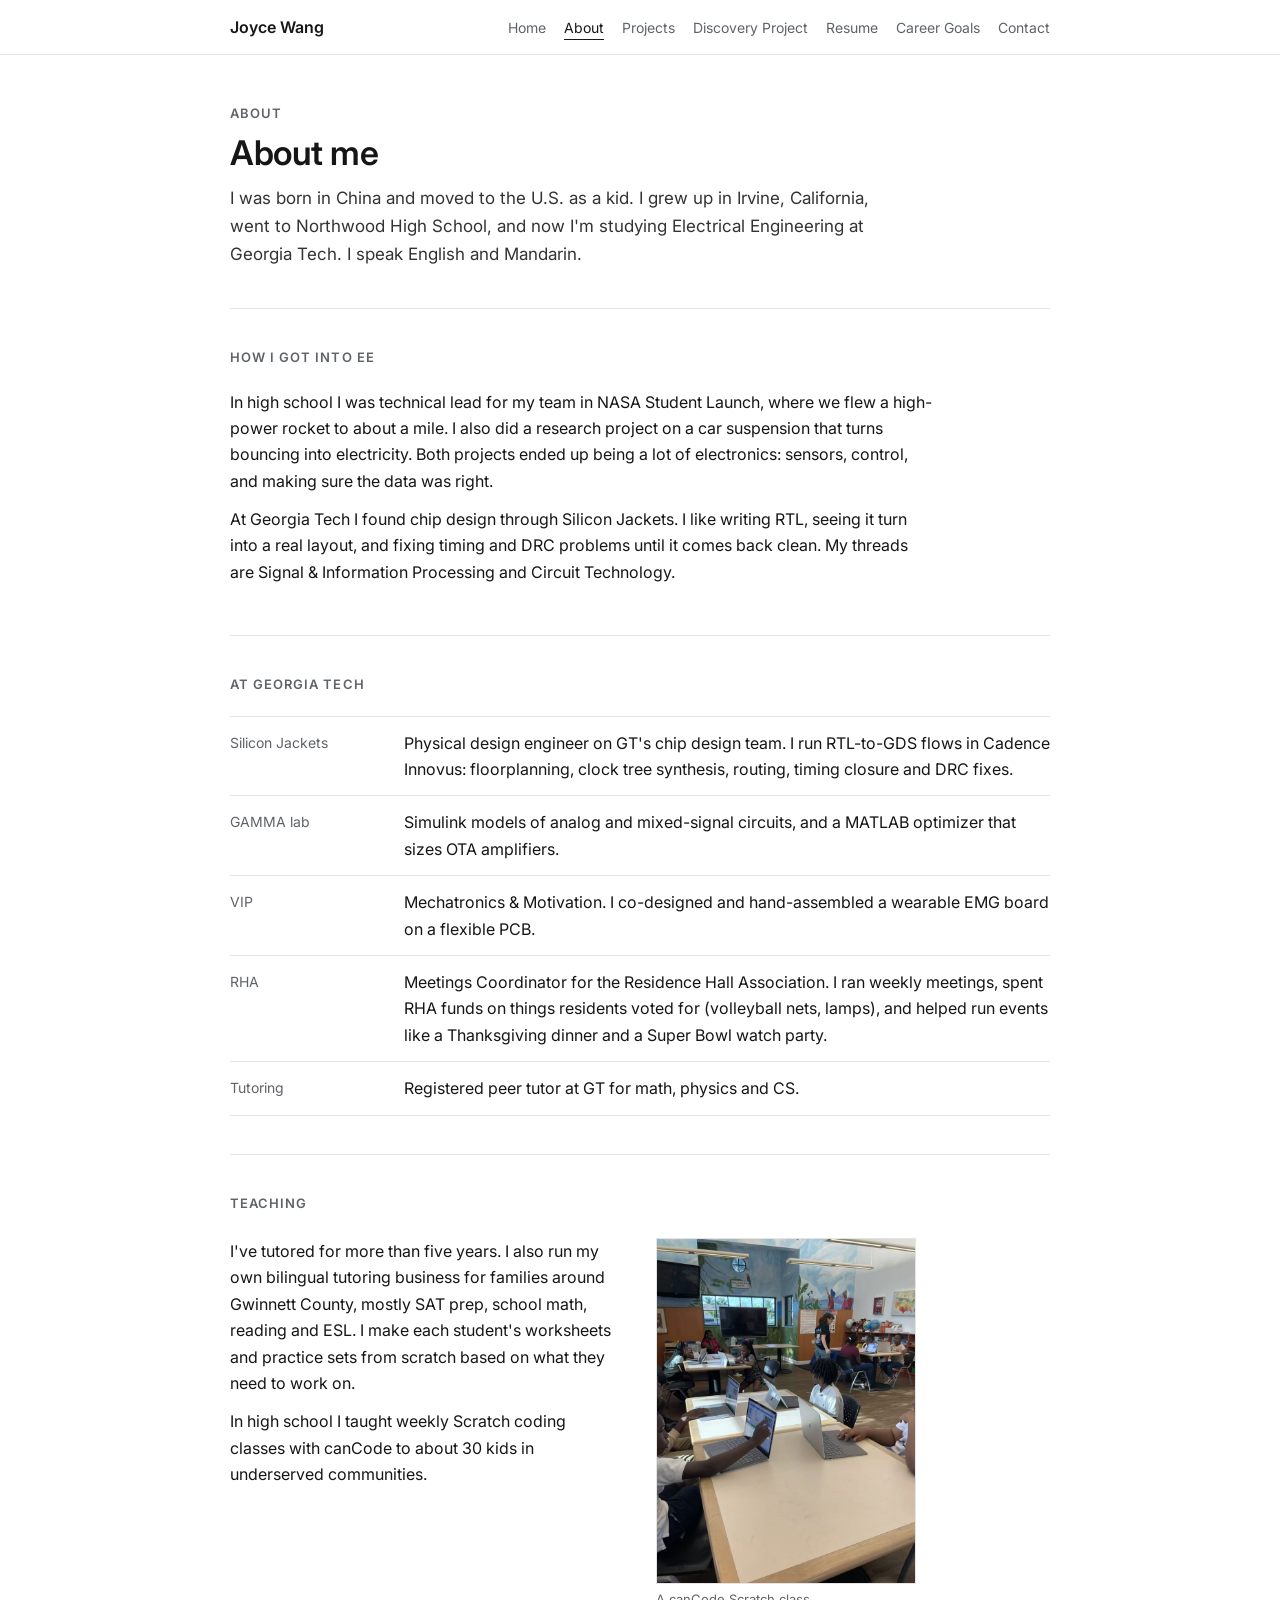
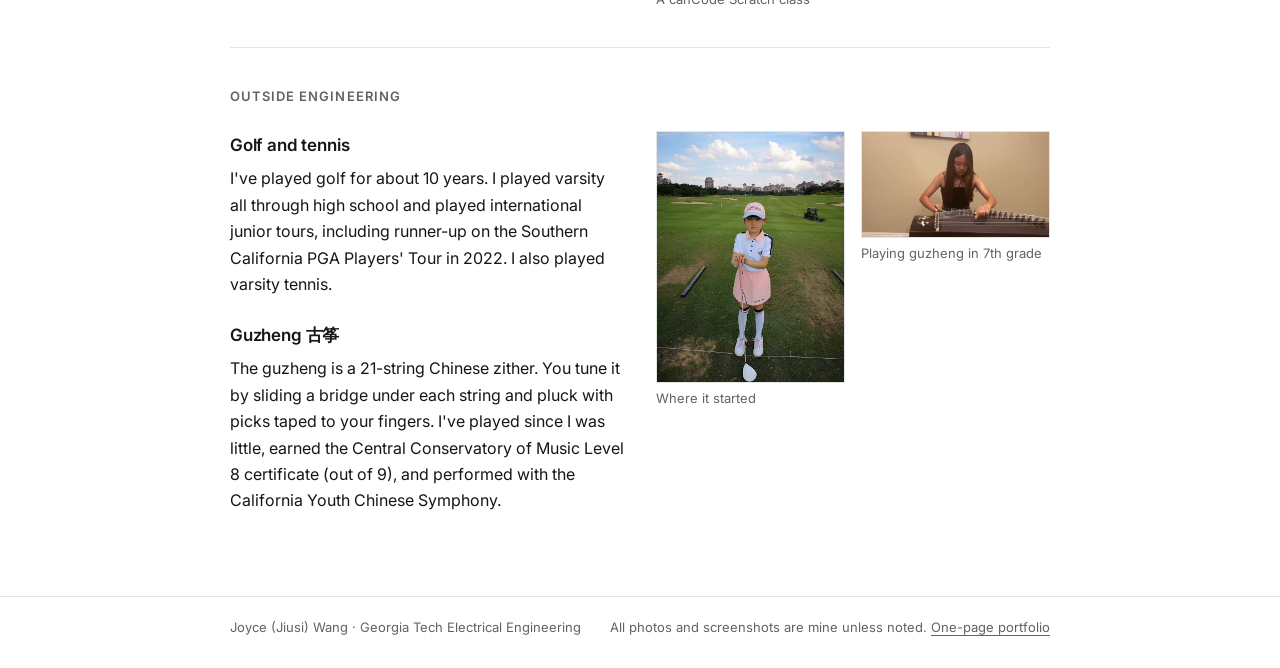
==== commit 1078a172: "Minimal, professional style for the ePortfolio pages Co-Authored-By: Claude Opus 5.5 <noreply@anthro" ====
--- a/about.html
+++ b/about.html
@@ -7,7 +7,7 @@
 <meta name="description" content="About Joyce Wang.">
 <link rel="preconnect" href="https://fonts.googleapis.com">
 <link rel="preconnect" href="https://fonts.gstatic.com" crossorigin>
-<link href="https://fonts.googleapis.com/css2?family=Archivo:wdth,wght@100..125,500..900&family=Public+Sans:ital,wght@0,400;0,600;1,400&family=JetBrains+Mono:wght@400;600&display=swap" rel="stylesheet">
+<link href="https://fonts.googleapis.com/css2?family=Inter:wght@400;500;600;700&display=swap" rel="stylesheet">
 <link rel="stylesheet" href="style.css">
 </head>
 <body>
--- a/style.css
+++ b/style.css
@@ -1,156 +1,132 @@
-/* Matches joycewang889.github.io: Archivo / Public Sans / JetBrains Mono, neural blue palette */
-:root {
-  --bg: #F0F4F9;
-  --surface: #FFFFFF;
-  --fg: #111729;
-  --muted: #445669;
-  --line: #CCD5E2;
-  --accent: #2664EC;
-  --accent-soft: #E2E7EF;
-  --hl: #92C4FC;
-  --f-display: "Archivo", "Arial Narrow", system-ui, sans-serif;
-  --f-body: "Public Sans", system-ui, -apple-system, "Segoe UI", sans-serif;
-  --f-mono: "JetBrains Mono", ui-monospace, "SFMono-Regular", Consolas, monospace;
-}
-@media (prefers-color-scheme: dark) {
-  :root:not([data-theme="light"]) {
-    --bg: #000000; --surface: #111729; --fg: #F0F4F9; --muted: #94A3B7; --line: #1E293C;
-    --accent: #3E81F7; --accent-soft: #1E293C; --hl: #92C4FC;
-    color-scheme: dark;
-  }
-}
-:root[data-theme="dark"] {
-  --bg: #000000; --surface: #111729; --fg: #F0F4F9; --muted: #94A3B7; --line: #1E293C;
-  --accent: #3E81F7; --accent-soft: #1E293C; --hl: #92C4FC;
-  color-scheme: dark;
-}
-
+/* ECE 1100 ePortfolio: minimal and professional */
+:root { --fg: #161616; --muted: #5f6368; --line: #e4e4e4; --link: #1a4d8f; --bg: #ffffff; --soft: #f6f6f6; }
 * { box-sizing: border-box; }
-html { scroll-behavior: smooth; -webkit-text-size-adjust: 100%; }
-body { background: var(--bg); color: var(--fg); font-family: var(--f-body); font-size: 16px; line-height: 1.6; margin: 0; }
-.wrap { max-width: 1120px; margin: 0 auto; padding-inline: clamp(16px, 4vw, 40px); }
-a { color: var(--accent); text-underline-offset: 3px; }
-a:focus-visible { outline: 2px solid var(--accent); outline-offset: 2px; border-radius: 3px; }
-h1, h2, h3 { font-family: var(--f-display); text-wrap: balance; margin: 0; }
+html { -webkit-text-size-adjust: 100%; }
+body { margin: 0; background: var(--bg); color: var(--fg); font-family: "Inter", system-ui, -apple-system, "Segoe UI", sans-serif; font-size: 16px; line-height: 1.65; }
+.wrap { max-width: 860px; margin: 0 auto; padding-inline: 20px; }
+a { color: var(--link); text-underline-offset: 3px; }
+a:focus-visible { outline: 2px solid var(--link); outline-offset: 2px; }
+h1, h2, h3 { margin: 0; font-weight: 600; letter-spacing: -0.01em; }
 p { margin: 0 0 12px; }
 img, video, svg { max-width: 100%; height: auto; display: block; }
 .skip { position: absolute; left: -999px; top: 0; }
-.skip:focus { left: 8px; top: 8px; background: var(--surface); padding: 6px 10px; z-index: 10; }
+.skip:focus { left: 8px; top: 8px; background: #fff; padding: 6px 10px; z-index: 10; }
 
-/* top bar */
-.bar { position: sticky; top: 0; z-index: 5; background: color-mix(in srgb, var(--bg) 90%, transparent); backdrop-filter: blur(8px); border-bottom: 1px solid var(--line); }
-.bar .wrap { display: flex; flex-wrap: wrap; align-items: center; justify-content: space-between; gap: 8px 16px; padding-block: 10px; }
-.bar .name { font-family: var(--f-display); font-stretch: 112%; font-weight: 800; font-size: 15px; color: var(--fg); text-decoration: none; }
-.bar nav { display: flex; gap: 4px 18px; flex-wrap: wrap; font-size: 14px; }
-.bar nav a { color: var(--muted); text-decoration: none; padding-block: 2px; }
-.bar nav a:hover { color: var(--fg); }
-.bar nav a[aria-current="page"] { color: var(--fg); font-weight: 600; box-shadow: inset 0 -2px 0 var(--accent); }
+/* header */
+.bar { border-bottom: 1px solid var(--line); background: var(--bg); }
+.bar .wrap { display: flex; flex-wrap: wrap; justify-content: space-between; align-items: center; gap: 8px 20px; padding-block: 14px; }
+.bar .name { font-weight: 600; color: var(--fg); text-decoration: none; }
+.bar nav { display: flex; flex-wrap: wrap; gap: 4px 18px; font-size: 14px; }
+.bar nav a { color: var(--muted); text-decoration: none; }
+.bar nav a:hover, .bar nav a[aria-current="page"] { color: var(--fg); }
+.bar nav a[aria-current="page"] { text-decoration: underline; text-underline-offset: 6px; }
 
-main { padding-bottom: 40px; }
+main { padding-bottom: 32px; }
 
 /* page head */
 .page-head { padding-block: 48px 28px; }
-.eyebrow { font-family: var(--f-mono); font-size: 12px; letter-spacing: .12em; text-transform: uppercase; color: var(--muted); }
-.page-head h1 { font-size: clamp(36px, 6vw, 60px); font-stretch: 112%; font-weight: 800; line-height: 1.02; margin-block: 10px 16px; }
-.lede { font-size: 18px; max-width: 38em; }
+.eyebrow { font-size: 13px; font-weight: 600; text-transform: uppercase; letter-spacing: .08em; color: var(--muted); }
+.page-head h1 { font-size: 34px; line-height: 1.15; margin-block: 8px 12px; }
+.lede { font-size: 17px; color: #333; max-width: 40em; }
 
-/* home hero, same as the old site */
-.hero { padding-block: 56px 40px; display: grid; grid-template-columns: 1.25fr 1fr; gap: 48px; align-items: center; }
-.hero > div, .hero > figure { min-width: 0; }
-.hero h1 { font-size: clamp(48px, 9vw, 96px); font-stretch: 118%; font-weight: 900; line-height: .92; letter-spacing: -.01em; margin-block: 14px 18px; }
-.hero h1 span { color: var(--accent); }
-.hero figure { max-width: 380px; justify-self: end; }
-.facts { display: flex; flex-wrap: wrap; gap: 8px 22px; margin-top: 18px; font-size: 14px; color: var(--muted); }
-.facts strong { color: var(--fg); font-weight: 600; }
+/* home */
+.hero { padding-block: 52px 36px; display: grid; grid-template-columns: minmax(0, 1fr) 240px; gap: 40px; align-items: start; }
+.hero > * { min-width: 0; }
+.hero h1 { font-size: 36px; line-height: 1.15; margin-block: 8px 12px; }
+.facts { display: flex; flex-wrap: wrap; gap: 2px 18px; margin-top: 10px; font-size: 14.5px; color: var(--muted); }
+.facts strong { color: var(--fg); font-weight: 500; }
 
 /* sections */
-section { border-top: 1px solid var(--line); padding-block: 44px; }
-section > h2, .sec-head h2 { font-size: clamp(26px, 4vw, 38px); font-stretch: 112%; font-weight: 800; line-height: 1.05; margin-bottom: 18px; }
-.sec-head { display: flex; flex-wrap: wrap; justify-content: space-between; align-items: end; gap: 10px 24px; margin-bottom: 22px; }
-.sec-head h2 { margin-bottom: 0; }
-.meta { font-size: 14px; color: var(--muted); margin-top: 8px; }
-h3 { font-size: 19px; font-weight: 700; margin: 26px 0 8px; }
-.text { max-width: 40em; }
-ul.list { margin: 0 0 14px; padding-left: 1.1em; display: grid; gap: 6px; }
-.tags { display: flex; flex-wrap: wrap; gap: 6px; }
-.tag { font-family: var(--f-mono); font-size: 11.5px; padding: 3px 8px; border-radius: 3px; background: var(--accent-soft); color: var(--fg); }
-.status { font-family: var(--f-mono); font-size: 11.5px; padding: 3px 8px; border-radius: 3px; border: 1px solid var(--hl); }
+section { border-top: 1px solid var(--line); padding-block: 38px; }
+section > h2 { font-size: 13px; font-weight: 600; text-transform: uppercase; letter-spacing: .08em; color: var(--muted); margin-bottom: 20px; }
+.sec-head { margin-bottom: 14px; }
+.sec-head h2 { font-size: 21px; margin: 0 0 2px; }
+.meta { font-size: 14px; color: var(--muted); }
+h3 { font-size: 17px; margin: 24px 0 6px; }
+.text { max-width: 44em; }
+ul.list, ol.list { margin: 0 0 12px; padding-left: 1.2em; }
+ul.list li, ol.list li { margin-bottom: 5px; }
 
-.part { display: grid; grid-template-columns: minmax(0, 1fr) minmax(0, 1.1fr); gap: 36px; align-items: start; margin-top: 30px; }
+/* tags and status read as plain gray text */
+.tags { font-size: 14px; color: var(--muted); margin-top: 2px; }
+.tag, .status { font: inherit; background: none; border: 0; padding: 0; color: inherit; }
+.tags > * + *::before { content: " · "; }
+
+/* number strip as one plain line */
+.specs { display: flex; flex-wrap: wrap; gap: 4px 22px; margin: 0 0 16px; font-size: 14.5px; color: var(--muted); }
+.spec { padding: 0; border: 0; }
+.spec .v { display: inline; font-weight: 600; color: var(--fg); }
+.spec .k { display: inline; margin-left: 5px; }
+
+.part { display: grid; grid-template-columns: minmax(0, 1fr) minmax(0, 1fr); gap: 32px; align-items: start; margin-top: 24px; }
 .part:first-child { margin-top: 0; }
 .part > * { min-width: 0; }
-.figs { display: grid; gap: 22px; min-width: 0; }
+.figs { display: grid; gap: 16px; min-width: 0; }
 .figs.two { grid-template-columns: minmax(0, 1fr) minmax(0, 1fr); align-items: start; }
 
 figure { margin: 0; min-width: 0; }
-figure img { width: 100%; height: auto; border: 1px solid var(--line); border-radius: 4px; background: var(--surface); }
-figcaption { font-size: 13px; color: var(--muted); margin-top: 7px; line-height: 1.45; }
-.narrow { max-width: 300px; }
+figure img { width: 100%; height: auto; border: 1px solid var(--line); }
+figcaption { font-size: 13px; color: var(--muted); margin-top: 6px; line-height: 1.45; }
+.narrow { max-width: 260px; }
 
-.specs { display: grid; grid-template-columns: repeat(4, minmax(0, 1fr)); border: 1px solid var(--line); border-radius: 6px; background: var(--surface); margin-bottom: 26px; }
-.specs.three { grid-template-columns: repeat(3, minmax(0, 1fr)); }
-.spec { padding: 14px 18px; border-left: 1px solid var(--line); min-width: 0; }
-.spec:first-child { border-left: 0; }
-.spec .v { font-family: var(--f-display); font-stretch: 108%; font-weight: 800; font-size: clamp(20px, 2.6vw, 26px); line-height: 1.15; font-variant-numeric: tabular-nums; }
-.spec .k { font-size: 13px; color: var(--muted); margin-top: 2px; }
+.flexrow { display: grid; grid-template-columns: 90px minmax(0, 1fr) 210px; gap: 24px; align-items: start; }
+.flexrow > * { min-width: 0; }
+.vstrip img { max-width: 90px; }
 
-/* rows with a date column, like the Experience list on the old site */
+/* rows with a label column */
 .rows { border-top: 1px solid var(--line); }
-.row { display: grid; grid-template-columns: 170px minmax(0, 1fr); gap: 6px 28px; padding-block: 18px; border-bottom: 1px solid var(--line); }
-.row .when { font-family: var(--f-mono); font-size: 13px; color: var(--muted); padding-top: 3px; }
-.row h3 { margin: 0 0 4px; font-size: 18px; }
+.row { display: grid; grid-template-columns: 150px minmax(0, 1fr); gap: 4px 24px; padding-block: 13px; border-bottom: 1px solid var(--line); }
+.row .when { font-size: 14px; color: var(--muted); padding-top: 1px; }
+.row h3 { margin: 0 0 3px; font-size: 16px; }
 .row p { margin: 0; }
 
-/* RTL to GDS flow */
-.flow { font-family: var(--f-mono); font-size: 13px; display: flex; flex-wrap: wrap; gap: 6px; align-items: center; margin: 4px 0 8px; padding: 0; list-style: none; }
-.flow li { border: 1px solid var(--line); background: var(--surface); padding: 5px 10px; border-radius: 3px; }
-.flow li.me { border-color: var(--accent); background: var(--accent-soft); }
-.flow li + li::before { content: "\2192"; color: var(--muted); margin: 0 8px 0 -2px; }
+/* flow as plain text */
+.flow { list-style: none; padding: 0; margin: 4px 0 12px; display: flex; flex-wrap: wrap; gap: 2px 0; font-size: 14.5px; color: var(--muted); }
+.flow li { border: 0; background: none; padding: 0; }
+.flow li.me { color: var(--fg); font-weight: 600; }
+.flow li + li::before { content: "\2192"; margin: 0 8px; color: #aaa; font-weight: 400; }
 
-pre.eq { font-family: var(--f-mono); font-size: 13.5px; background: var(--surface); border: 1px solid var(--line); border-radius: 4px; padding: 10px 14px; overflow-x: auto; margin: 4px 0 14px; }
+pre.eq { font-family: ui-monospace, "SFMono-Regular", Consolas, monospace; font-size: 13.5px; background: var(--soft); border: 0; padding: 10px 14px; overflow-x: auto; margin: 4px 0 14px; }
 
 .tbl { overflow-x: auto; margin: 4px 0 16px; -webkit-overflow-scrolling: touch; }
-table { border-collapse: collapse; width: 100%; font-size: 14px; background: var(--surface); }
-th, td { border: 1px solid var(--line); padding: 7px 10px; text-align: left; white-space: nowrap; }
-th { font-weight: 600; background: var(--accent-soft); }
+table { border-collapse: collapse; width: 100%; font-size: 14px; }
+th, td { border-bottom: 1px solid var(--line); padding: 7px 12px 7px 0; text-align: left; white-space: nowrap; }
+th { font-weight: 600; border-bottom-color: #bbb; }
 td { font-variant-numeric: tabular-nums; }
 caption { caption-side: bottom; text-align: left; font-size: 13px; color: var(--muted); padding-top: 6px; }
 
-.diagram { background: var(--surface); border: 1px solid var(--line); border-radius: 4px; padding: 12px; }
+.diagram { border: 1px solid var(--line); padding: 10px; }
 .diagram svg { width: 100%; }
 .st { stroke: var(--fg); }
-.dt { font-family: var(--f-mono); font-size: 13px; fill: var(--fg); }
-.dts { font-family: var(--f-mono); font-size: 11px; fill: var(--muted); }
+.dt { font-family: ui-monospace, Consolas, monospace; font-size: 13px; fill: var(--fg); }
+.dts { font-family: ui-monospace, Consolas, monospace; font-size: 11px; fill: var(--muted); }
+:root { --accent: #1a4d8f; }
 
-.btn { display: inline-block; font-size: 14px; font-weight: 600; padding: 9px 16px; border-radius: 999px; text-decoration: none; background: var(--accent); color: #fff; border: 1px solid var(--accent); margin: 0 8px 8px 0; }
-.btn.alt { background: var(--surface); color: var(--fg); border-color: var(--line); }
+/* buttons become plain links */
+.btn { display: inline; font: inherit; font-size: 15px; font-weight: 500; padding: 0; background: none; border: 0; color: var(--link); text-decoration: underline; text-underline-offset: 3px; margin: 0 18px 0 0; }
+.btn.alt { color: var(--link); }
 
-.viewer { border: 1px solid var(--line); border-radius: 6px; background: var(--surface); overflow: hidden; margin-top: 10px; }
+.viewer { border: 1px solid var(--line); margin-top: 12px; }
 .viewer object { display: block; width: 100%; height: 1100px; border: 0; }
 .viewer .preview { display: none; border: 0; }
 
 .contact-rows .row { grid-template-columns: 140px minmax(0, 1fr); }
 
 footer { border-top: 1px solid var(--line); }
-footer .wrap { display: flex; flex-wrap: wrap; justify-content: space-between; gap: 6px 20px; padding-block: 20px 28px; font-size: 13px; color: var(--muted); }
+footer .wrap { display: flex; flex-wrap: wrap; justify-content: space-between; gap: 6px 20px; padding-block: 20px 30px; font-size: 13px; color: var(--muted); }
+footer a { color: var(--muted); }
 
-@media (max-width: 860px) {
+@media (max-width: 760px) {
   .hero, .part, .figs.two { grid-template-columns: 1fr; }
-  .hero { padding-block: 36px 24px; gap: 28px; }
-  .hero figure { justify-self: start; }
-  .specs { grid-template-columns: repeat(2, minmax(0, 1fr)); }
-  .spec:nth-child(3) { border-left: 0; }
-  .spec:nth-child(n+3) { border-top: 1px solid var(--line); }
-  .specs.three { grid-template-columns: 1fr; }
-  .specs.three .spec { border-left: 0; }
-  .specs.three .spec + .spec { border-top: 1px solid var(--line); }
-  .row, .contact-rows .row { grid-template-columns: 1fr; gap: 2px; }
-}
-@media (max-width: 560px) {
-  .bar nav { gap: 2px 14px; font-size: 13.5px; }
+  .hero { padding-block: 34px 24px; gap: 24px; }
+  .hero figure { max-width: 240px; }
   .page-head { padding-block: 32px 20px; }
-  .lede { font-size: 17px; }
-  section { padding-block: 34px; }
+  .page-head h1, .hero h1 { font-size: 28px; }
+  .flexrow { grid-template-columns: 70px minmax(0, 1fr); gap: 16px; }
+  .vstrip img { max-width: 70px; }
+  .flexrow .side { grid-column: 1 / -1; max-width: 240px; }
+  .row, .contact-rows .row { grid-template-columns: 1fr; gap: 0; }
+  section { padding-block: 30px; }
   .viewer object { display: none; }
   .viewer .preview { display: block; }
 }
